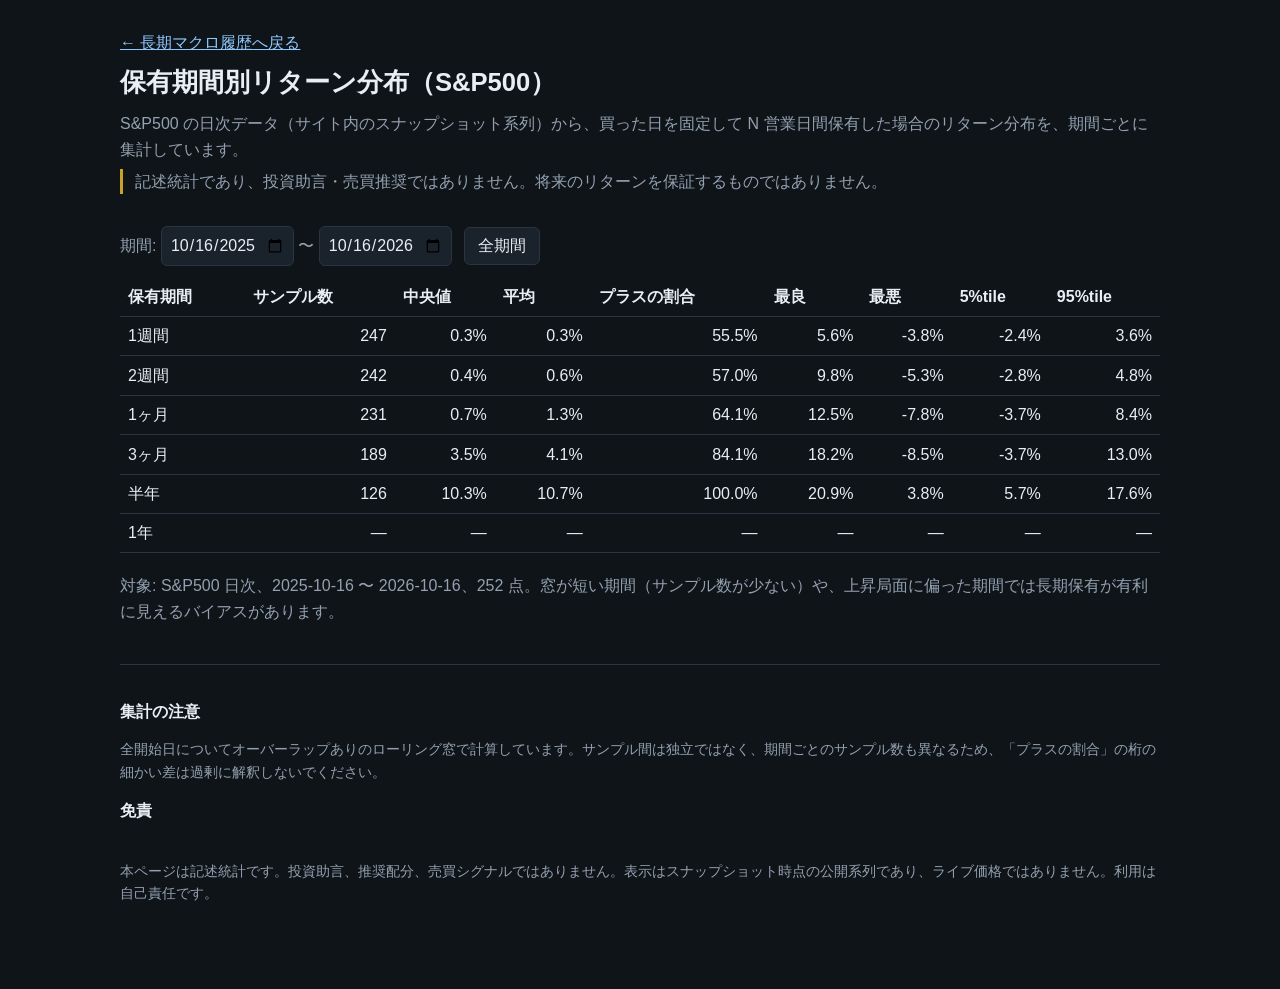
==== docs/holding.html @ 48e10d6d "add holding" ====
<!DOCTYPE html>
<html lang="ja">
  <head>
    <meta charset="utf-8" />
    <meta name="viewport" content="width=device-width, initial-scale=1" />
    <title>保有期間別リターン分布 | 長期マクロ履歴</title>
    <link rel="stylesheet" href="css/style.css" />
  </head>
  <body>
    <div class="wrap">
      <header>
        <p class="lead"><a href="index.html">&larr; 長期マクロ履歴へ戻る</a></p>
        <h1>保有期間別リターン分布（S&amp;P500）</h1>
        <p class="lead">
          S&amp;P500 の日次データ（サイト内のスナップショット系列）から、買った日を固定して N 営業日間保有した場合のリターン分布を、期間ごとに集計しています。
        </p>
        <p class="disclaimer-short">
          記述統計であり、投資助言・売買推奨ではありません。将来のリターンを保証するものではありません。
        </p>
      </header>

      <section id="holding">
        <p class="lead">
          <label for="start-date">期間: </label>
          <input type="date" id="start-date" value="2025-10-16" />
          〜
          <input type="date" id="end-date" value="2026-10-16" />
          <button type="button" id="reset-range">全期間</button>
        </p>
        <table class="series-table" id="holding-table">
          <thead>
            <tr>
              <th>保有期間</th>
              <th>サンプル数</th>
              <th>中央値</th>
              <th>平均</th>
              <th>プラスの割合</th>
              <th>最良</th>
              <th>最悪</th>
              <th>5%tile</th>
              <th>95%tile</th>
            </tr>
          </thead>
          <tbody></tbody>
        </table>
        <p class="lead" id="holding-note"></p>
      </section>

      <footer>
        <h2>集計の注意</h2>
        <p>
          全開始日についてオーバーラップありのローリング窓で計算しています。サンプル間は独立ではなく、期間ごとのサンプル数も異なるため、「プラスの割合」の桁の細かい差は過剰に解釈しないでください。
        </p>
        <h2>免責</h2>
        <p class="disclaimer-full">
本ページは記述統計です。投資助言、推奨配分、売買シグナルではありません。表示はスナップショット時点の公開系列であり、ライブ価格ではありません。利用は自己責任です。
        </p>
      </footer>
    </div>
    <script src="js/holding.js"></script>
  </body>
</html>
---- docs/css/style.css ----
:root {
  --bg: #0f1419;
  --panel: #1a222c;
  --text: #e8eef4;
  --muted: #93a1b0;
  --accent: #c9a227;
  --line: #2a3542;
  --band: rgba(201, 162, 39, 0.22);
  --band-active: rgba(220, 80, 70, 0.28);
  --link: #8ec8ff;
}

* {
  box-sizing: border-box;
}

html,
body {
  margin: 0;
  padding: 0;
  background: var(--bg);
  color: var(--text);
  font-family: "Hiragino Sans", "Noto Sans JP", "Yu Gothic", sans-serif;
  line-height: 1.6;
}

a {
  color: var(--link);
}

.wrap {
  max-width: 1080px;
  margin: 0 auto;
  padding: 1.5rem 1.25rem 3rem;
}

header h1 {
  font-size: 1.6rem;
  font-weight: 700;
  margin: 0 0 0.5rem;
}

.lead,
.disclaimer-short {
  color: var(--muted);
  margin: 0.4rem 0;
}

.disclaimer-short {
  border-left: 3px solid var(--accent);
  padding-left: 0.75rem;
}

.chart-block {
  background: var(--panel);
  border: 1px solid var(--line);
  border-radius: 10px;
  padding: 1rem 1rem 0.75rem;
  margin: 1.25rem 0;
}

.chart-block h2 {
  margin: 0;
  font-size: 1.15rem;
}

.meta-line {
  color: var(--muted);
  font-size: 0.85rem;
  margin: 0.25rem 0 0.75rem;
}

.chart-wrap {
  position: relative;
  height: 280px;
}

.episodes {
  list-style: none;
  margin: 0.5rem 0 0;
  padding: 0;
  font-size: 0.85rem;
}

.episodes li {
  color: var(--muted);
  padding: 0.15rem 0;
}

.episodes .unannotated {
  opacity: 0.85;
}

#timeline {
  margin-top: 2rem;
}

#timeline h2 {
  font-size: 1.2rem;
}

.event-list {
  list-style: none;
  padding: 0;
  margin: 0;
}

.event-list button {
  width: 100%;
  text-align: left;
  background: var(--panel);
  color: var(--text);
  border: 1px solid var(--line);
  border-radius: 8px;
  padding: 0.7rem 0.9rem;
  margin: 0.4rem 0;
  cursor: pointer;
  font: inherit;
}

.event-list button:hover,
.event-list button.active {
  border-color: var(--accent);
}

.event-list .when {
  color: var(--muted);
  font-size: 0.85rem;
  display: block;
}

footer {
  margin-top: 2.5rem;
  padding-top: 1.25rem;
  border-top: 1px solid var(--line);
  color: var(--muted);
  font-size: 0.88rem;
}

footer h2 {
  color: var(--text);
  font-size: 1rem;
}

.series-table {
  width: 100%;
  border-collapse: collapse;
  margin: 0.75rem 0 1.25rem;
}

.series-table th,
.series-table td {
  border-bottom: 1px solid var(--line);
  text-align: left;
  padding: 0.4rem 0.5rem;
  vertical-align: top;
}

.disclaimer-full {
  white-space: pre-wrap;
}

#holding {
  margin-top: 2rem;
}

#holding input[type="date"] {
  background: var(--panel);
  border: 1px solid var(--line);
  border-radius: 6px;
  color: var(--text);
  padding: 0.3rem 0.5rem;
  font: inherit;
}

#holding button {
  background: var(--panel);
  color: var(--text);
  border: 1px solid var(--line);
  border-radius: 6px;
  padding: 0.3rem 0.8rem;
  cursor: pointer;
  font: inherit;
  margin-left: 0.5rem;
}

#holding button:hover {
  border-color: var(--accent);
}

#holding-table td {
  text-align: right;
}

#holding-table td:first-child {
  text-align: left;
}
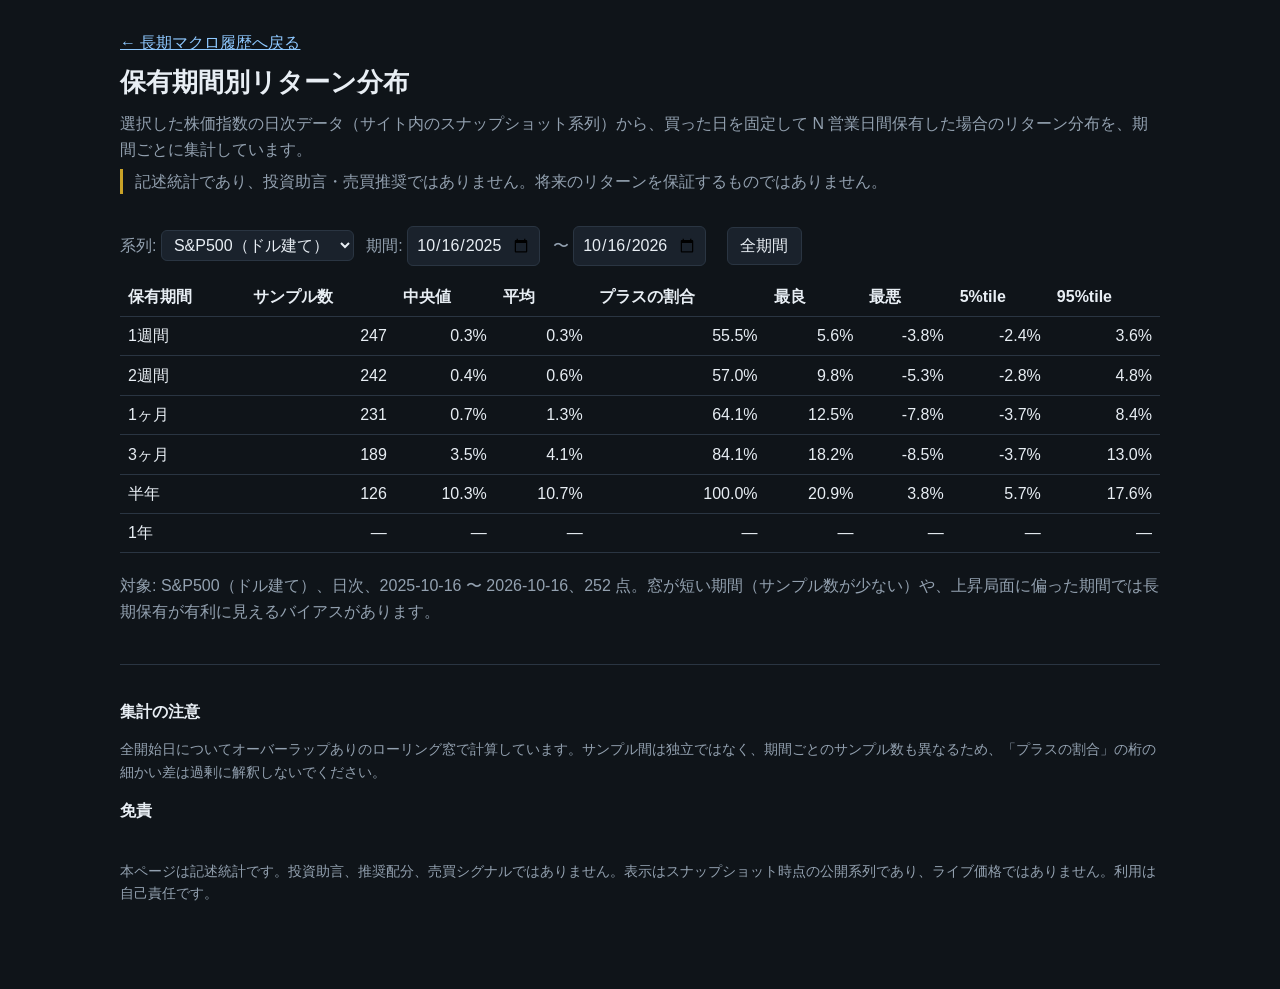
==== commit ccb81047: "add nikkei" ====
--- a/docs/holding.html
+++ b/docs/holding.html
@@ -10,9 +10,9 @@
     <div class="wrap">
       <header>
         <p class="lead"><a href="index.html">&larr; 長期マクロ履歴へ戻る</a></p>
-        <h1>保有期間別リターン分布（S&amp;P500）</h1>
+        <h1>保有期間別リターン分布</h1>
         <p class="lead">
-          S&amp;P500 の日次データ（サイト内のスナップショット系列）から、買った日を固定して N 営業日間保有した場合のリターン分布を、期間ごとに集計しています。
+          選択した株価指数の日次データ（サイト内のスナップショット系列）から、買った日を固定して N 営業日間保有した場合のリターン分布を、期間ごとに集計しています。
         </p>
         <p class="disclaimer-short">
           記述統計であり、投資助言・売買推奨ではありません。将来のリターンを保証するものではありません。
@@ -21,6 +21,11 @@
 
       <section id="holding">
         <p class="lead">
+          <label for="series-select">系列: </label>
+          <select id="series-select">
+            <option value="sp500">S&amp;P500（ドル建て）</option>
+            <option value="nikkei">日経平均（円建て）</option>
+          </select>
           <label for="start-date">期間: </label>
           <input type="date" id="start-date" value="2025-10-16" />
           〜
--- a/docs/css/style.css
+++ b/docs/css/style.css
@@ -164,13 +164,15 @@
   margin-top: 2rem;
 }
 
-#holding input[type="date"] {
+#holding input[type="date"],
+#holding select {
   background: var(--panel);
   border: 1px solid var(--line);
   border-radius: 6px;
   color: var(--text);
   padding: 0.3rem 0.5rem;
   font: inherit;
+  margin-right: 0.5rem;
 }
 
 #holding button {
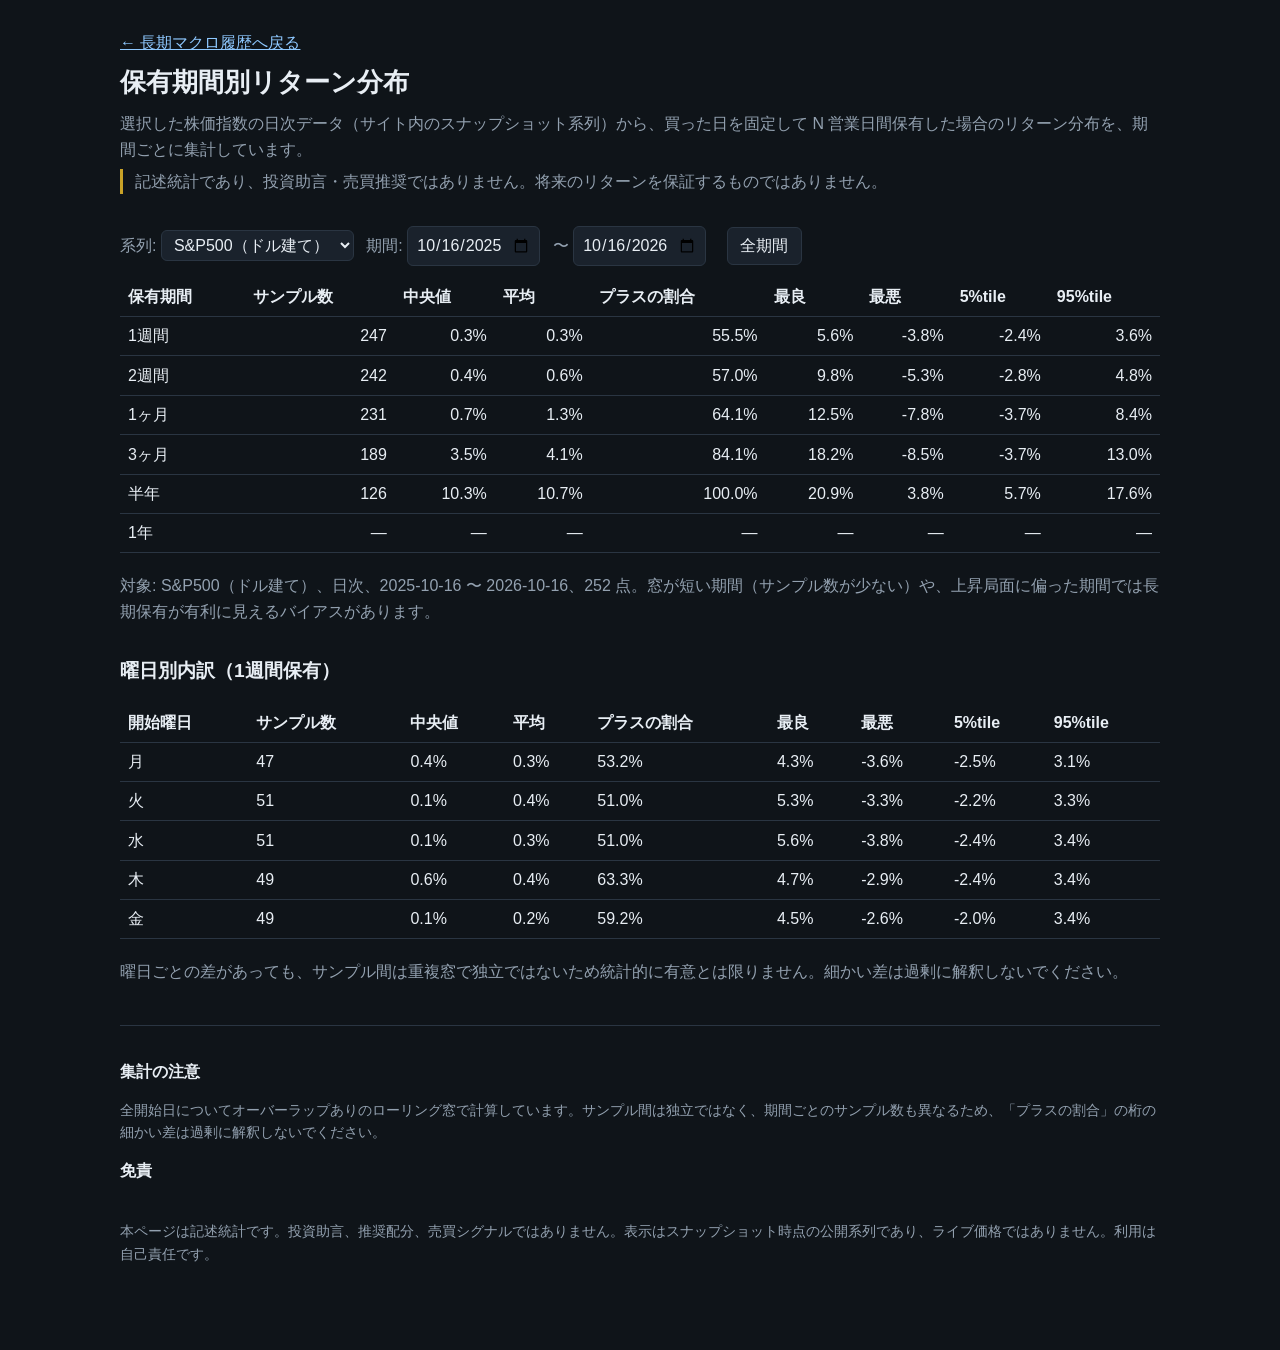
==== commit 33b71fe2: "add day of week" ====
--- a/docs/holding.html
+++ b/docs/holding.html
@@ -49,6 +49,26 @@
           <tbody></tbody>
         </table>
         <p class="lead" id="holding-note"></p>
+        <h2 class="weekday-title">曜日別内訳（1週間保有）</h2>
+        <table class="series-table" id="weekday-table">
+          <thead>
+            <tr>
+              <th>開始曜日</th>
+              <th>サンプル数</th>
+              <th>中央値</th>
+              <th>平均</th>
+              <th>プラスの割合</th>
+              <th>最良</th>
+              <th>最悪</th>
+              <th>5%tile</th>
+              <th>95%tile</th>
+            </tr>
+          </thead>
+          <tbody></tbody>
+        </table>
+        <p class="lead">
+          曜日ごとの差があっても、サンプル間は重複窓で独立ではないため統計的に有意とは限りません。細かい差は過剰に解釈しないでください。
+        </p>
       </section>
 
       <footer>
--- a/docs/css/style.css
+++ b/docs/css/style.css
@@ -194,6 +194,11 @@
   text-align: right;
 }
 
+.weekday-title {
+  margin-top: 2rem;
+  font-size: 1.2rem;
+}
+
 #holding-table td:first-child {
   text-align: left;
 }
